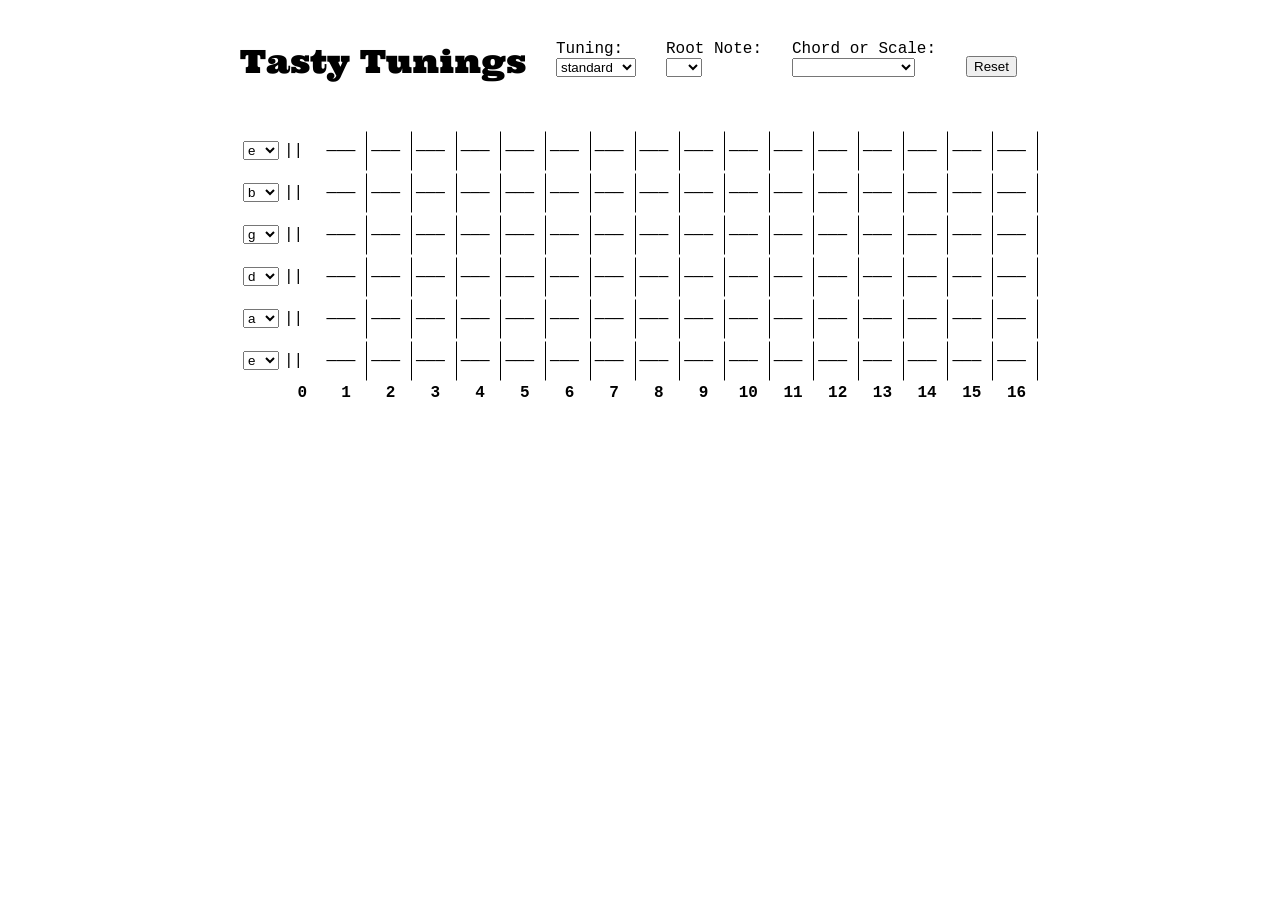
==== index.html @ 74372c4b "Merge branch 'main' of github.com:julianbetts/tastytunings" ====
<html>
    <head>
        <meta charset="utf-8">
        <meta name="viewport" content="width=device-width, initial-scale=1, maximum-scale=1, user-scalable=no, orientation=landscape">
        <script src="script.js" defer></script>
        <link rel="stylesheet" href="style.css">
        <link rel="preconnect" href="https://fonts.googleapis.com">
        <link rel="preconnect" href="https://fonts.gstatic.com" crossorigin>
        <link href="https://fonts.googleapis.com/css2?family=Ultra&display=swap" rel="stylesheet">
        <title>Tasty Tunings</title>
    </head>
    <body>
    <h1>Tasty Tunings</h1>
    <script src="script.js"></script>
        <div id="tuningSelector">
            <form>
                <div class="tuningSelector">
                    <label for="tuning">Tuning:</label>
                    <br>
                </div>
            </form>
        </div>
        <div id="chordSelector">
            <form>
                <div class="rootNoteSelector">
                    <label for="rootNote ">Root Note:</label>
                    <br>
                </div>
                <div class="chordShapeSelector">
                    <label for="chordShape">Chord or Scale:</label>
                    <br>
                </div>
            </form>
        </div>
        <div>        
            <button id="resetButton">Reset</button>
        </div>
        <div id="fretboard"></div>
        <ul id="notesInChord" class="notesInChord">
            <li></li>
        </ul>
    </body>
</html>
<!-- test -->
---- style.css ----
body {
    font-family: 'Courier New', Courier, monospace;
    margin: 0 auto;
    padding: 20px;
    width: 800px;
}

div {
    float: left;
}

h1 {
    float: left;
    font-family: "Ultra", serif;
    font-weight: 400;
    font-style: normal;
}

div.open {
    font-weight: bold;
}

.notesInChord {
    display: none; /* turns key invisible */
    clear: left;
    float: left;
    height: 1em;
    left: 50%;
    list-style-type: none;
    padding-inline-start: 0;
}

.notesInChord li {
    border: 1px solid #fff;
    float: left;
    padding: 5px;
    height: 40px;
    width: 40px;
}

.notesInChord li div, td.inChord div {
    background-color: white;
    border-radius: 15px;
    height: 30px;
    line-height: 28px;
    margin-top: 5px;
    margin-left: 5px;
    text-align: center;
    width: 30px;
}

.tuningSelector, .chordShapeSelector, .rootNoteSelector {
    margin-left: 30px;
    margin-top: 20px;
}

#resetButton {
    margin-left: 30px;
    margin-top: 36px;
}

#fretboard {
    margin-top: 25px;
}

#fretboard td {
    border: 1px solid #fff;
    border-right: 1px solid #000;
    height: 40px;
    width: 40px;
}

#fretboard td:first-of-type {
    border-right: none;
}

#fretboard td div {
    clear: none;
    float: left;
}
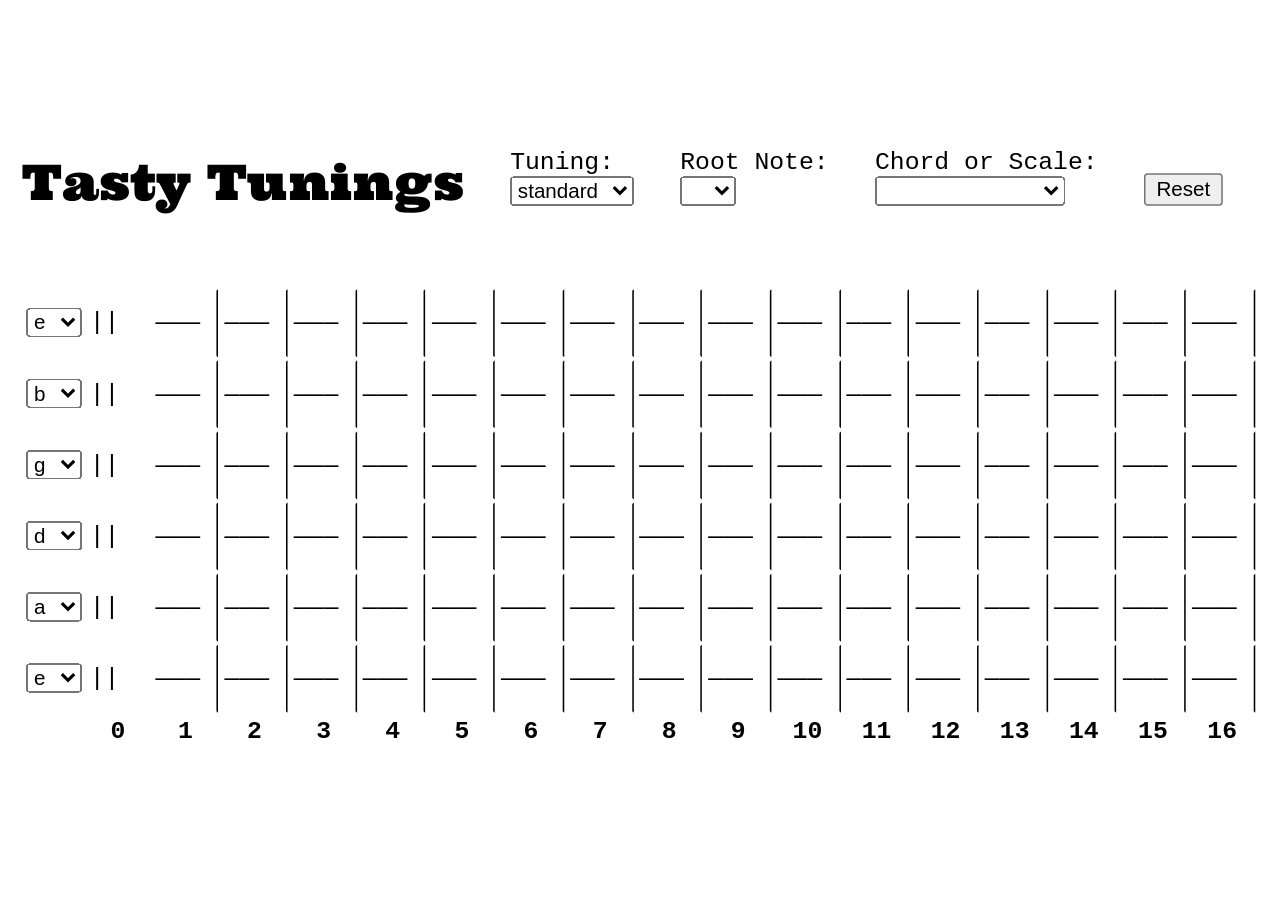
==== commit 24d9f9ea: "Sizing the app to the viewport" ====
--- a/index.html
+++ b/index.html
@@ -1,8 +1,8 @@
+<!DOCTYPE html>
 <html>
     <head>
         <meta charset="utf-8">
-        <meta name="viewport" content="width=device-width, initial-scale=1, maximum-scale=1, user-scalable=no, orientation=landscape">
-        <script src="script.js" defer></script>
+        <meta name="viewport" content="width=device-width, initial-scale=1">
         <link rel="stylesheet" href="style.css">
         <link rel="preconnect" href="https://fonts.googleapis.com">
         <link rel="preconnect" href="https://fonts.gstatic.com" crossorigin>
@@ -10,35 +10,39 @@
         <title>Tasty Tunings</title>
     </head>
     <body>
-    <h1>Tasty Tunings</h1>
-    <script src="script.js"></script>
-        <div id="tuningSelector">
-            <form>
-                <div class="tuningSelector">
-                    <label for="tuning">Tuning:</label>
-                    <br>
+        <div id="contentWrapper">
+            <div id="header">
+                <h1>Tasty Tunings</h1>
+                <div id="tuningSelector">
+                    <form>
+                        <div class="tuningSelector">
+                            <label for="tuning">Tuning:</label>
+                            <br>
+                        </div>
+                    </form>
                 </div>
-            </form>
+                <div id="chordSelector">
+                    <form>
+                        <div class="rootNoteSelector">
+                            <label for="rootNote ">Root Note:</label>
+                            <br>
+                        </div>
+                        <div class="chordShapeSelector">
+                            <label for="chordShape">Chord or Scale:</label>
+                            <br>
+                        </div>
+                    </form>
+                </div>
+                <div>        
+                    <button id="resetButton">Reset</button>
+                </div>
+            </div>
+            <div id="fretboard"></div>
+            <ul id="notesInChord" class="notesInChord">
+                <li></li>
+            </ul>
         </div>
-        <div id="chordSelector">
-            <form>
-                <div class="rootNoteSelector">
-                    <label for="rootNote ">Root Note:</label>
-                    <br>
-                </div>
-                <div class="chordShapeSelector">
-                    <label for="chordShape">Chord or Scale:</label>
-                    <br>
-                </div>
-            </form>
-        </div>
-        <div>        
-            <button id="resetButton">Reset</button>
-        </div>
-        <div id="fretboard"></div>
-        <ul id="notesInChord" class="notesInChord">
-            <li></li>
-        </ul>
+        <script src="script.js"></script>
     </body>
 </html>
 <!-- test -->
--- a/style.css
+++ b/style.css
@@ -1,9 +1,25 @@
 body {
+    display: flex;
+    justify-content: center; /* align horizontal */
+    align-items: center; /* align vertical */
+    height: 100vh; /* full height of the viewport */
+    margin: 0;
+}
+
+#contentWrapper {
     font-family: 'Courier New', Courier, monospace;
-    margin: 0 auto;
-    padding: 20px;
+    height: 430px;
+    margin: 0;
+    padding: 8px;
     width: 800px;
 }
+
+#header {
+    float: none;
+    width: 784px;
+}
+
+/* other styles remain the same */
 
 div {
     float: left;
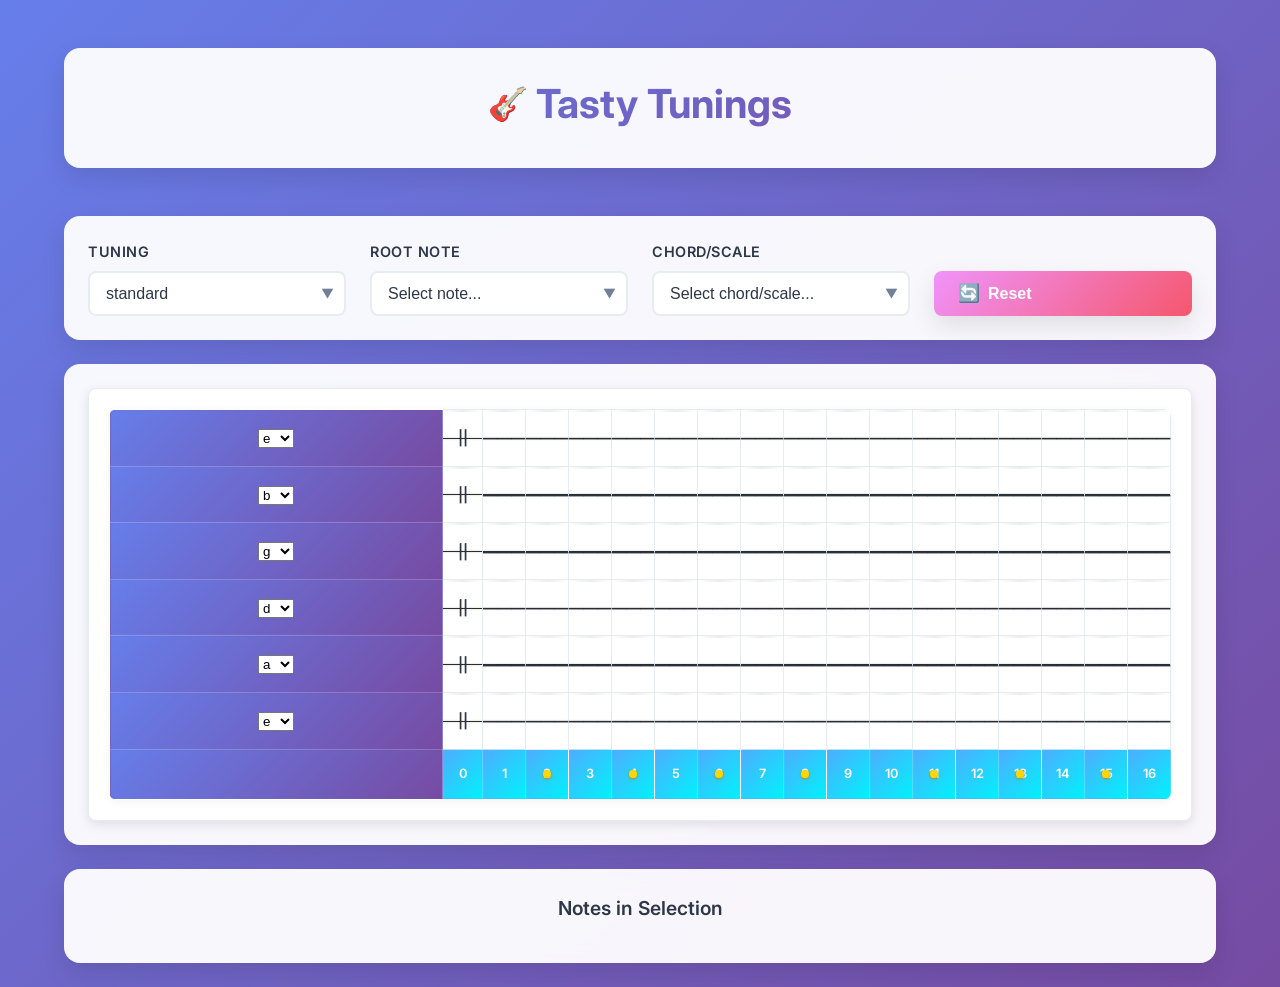
==== commit b5aba2c3: "ui update" ====
--- a/index.html
+++ b/index.html
@@ -1,48 +1,76 @@
 <!DOCTYPE html>
-<html>
-    <head>
-        <meta charset="utf-8">
-        <meta name="viewport" content="width=device-width, initial-scale=1">
-        <link rel="stylesheet" href="style.css">
-        <link rel="preconnect" href="https://fonts.googleapis.com">
-        <link rel="preconnect" href="https://fonts.gstatic.com" crossorigin>
-        <link href="https://fonts.googleapis.com/css2?family=Ultra&display=swap" rel="stylesheet">
-        <title>Tasty Tunings</title>
-    </head>
-    <body>
-        <div id="contentWrapper">
-            <div id="header">
-                <h1>Tasty Tunings</h1>
-                <div id="tuningSelector">
-                    <form>
-                        <div class="tuningSelector">
-                            <label for="tuning">Tuning:</label>
-                            <br>
-                        </div>
-                    </form>
+<html lang="en">
+<head>
+    <meta charset="utf-8">
+    <meta name="viewport" content="width=device-width, initial-scale=1">
+    <link rel="stylesheet" href="style.css">
+    <link rel="preconnect" href="https://fonts.googleapis.com">
+    <link rel="preconnect" href="https://fonts.gstatic.com" crossorigin>
+    <link href="https://fonts.googleapis.com/css2?family=Inter:wght@300;400;500;600;700&display=swap" rel="stylesheet">
+    <title>Tasty Tunings - Guitar Chord & Scale Finder</title>
+</head>
+<body>
+    <div class="app-container">
+        <header class="app-header">
+            <div class="header-content">
+                <h1 class="app-title">
+                    <span class="title-icon">🎸</span>
+                    Tasty Tunings
+                </h1>
+            </div>
+        </header>
+
+        <main class="app-main">
+            <div class="controls-panel">
+                <div class="control-group">
+                    <label class="control-label" for="tuning-select">Tuning</label>
+                    <div class="select-wrapper">
+                        <select id="tuning-select" class="modern-select">
+                            <option value="">Select tuning...</option>
+                        </select>
+                    </div>
                 </div>
-                <div id="chordSelector">
-                    <form>
-                        <div class="rootNoteSelector">
-                            <label for="rootNote ">Root Note:</label>
-                            <br>
-                        </div>
-                        <div class="chordShapeSelector">
-                            <label for="chordShape">Chord or Scale:</label>
-                            <br>
-                        </div>
-                    </form>
+
+                <div class="control-group">
+                    <label class="control-label" for="root-note">Root Note</label>
+                    <div class="select-wrapper">
+                        <select id="root-note" class="modern-select">
+                            <option value="">Select note...</option>
+                        </select>
+                    </div>
                 </div>
-                <div>        
-                    <button id="resetButton">Reset</button>
+
+                <div class="control-group">
+                    <label class="control-label" for="chord-shape">Chord/Scale</label>
+                    <div class="select-wrapper">
+                        <select id="chord-shape" class="modern-select">
+                            <option value="">Select chord/scale...</option>
+                        </select>
+                    </div>
                 </div>
+
+                <button id="reset-button" class="reset-btn">
+                    <span class="btn-icon">🔄</span>
+                    Reset
+                </button>
             </div>
-            <div id="fretboard"></div>
-            <ul id="notesInChord" class="notesInChord">
-                <li></li>
-            </ul>
+
+            <div class="fretboard-container">
+                <div id="fretboard" class="fretboard"></div>
+            </div>
+
+            <div class="notes-display">
+                <h3 class="notes-title">Notes in Selection</h3>
+                <ul id="notesInChord" class="notes-list"></ul>
+            </div>
+        </main>
+
+        <div id="flipIt" class="flip-message">
+            <span>🎸</span>
+            <p>Flip your device to landscape mode for the best experience!</p>
         </div>
-        <script src="script.js"></script>
-    </body>
-</html>
-<!-- test -->+    </div>
+
+    <script src="script.js"></script>
+</body>
+</html>
--- a/style.css
+++ b/style.css
@@ -1,98 +1,528 @@
+/* Modern CSS Reset */
+* {
+    margin: 0;
+    padding: 0;
+    box-sizing: border-box;
+}
+
+/* Custom Properties */
+:root {
+    --primary-gradient: linear-gradient(135deg, #667eea 0%, #764ba2 100%);
+    --secondary-gradient: linear-gradient(135deg, #f093fb 0%, #f5576c 100%);
+    --accent-gradient: linear-gradient(135deg, #4facfe 0%, #00f2fe 100%);
+    --background: linear-gradient(135deg, #667eea 0%, #764ba2 100%);
+    --surface: rgba(255, 255, 255, 0.95);
+    --surface-hover: rgba(255, 255, 255, 0.98);
+    --text-primary: #2d3748;
+    --text-secondary: #4a5568;
+    --text-light: #718096;
+    --border: rgba(226, 232, 240, 0.8);
+    --shadow: 0 10px 25px rgba(0, 0, 0, 0.1);
+    --shadow-hover: 0 20px 40px rgba(0, 0, 0, 0.15);
+    --radius: 16px;
+    --radius-sm: 8px;
+    --spacing: 24px;
+    --spacing-sm: 16px;
+    --spacing-xs: 8px;
+    
+    /* Guitar-specific colors */
+    --fret-metal: #C0C0C0;
+    --fret-shadow: #A0A0A0;
+    --string-color: #2C2C2C;
+    --nut-color: #F5F5DC;
+    --fret-marker: #FFD700;
+    --fret-marker-shadow: #B8860B;
+}
+
+/* Base Styles */
 body {
-    display: flex;
-    justify-content: center; /* align horizontal */
-    align-items: center; /* align vertical */
-    height: 100vh; /* full height of the viewport */
-    margin: 0;
-}
-
-#contentWrapper {
-    font-family: 'Courier New', Courier, monospace;
-    height: 430px;
-    margin: 0;
-    padding: 8px;
-    width: 800px;
-}
-
-#header {
-    float: none;
-    width: 784px;
-}
-
-/* other styles remain the same */
-
-div {
-    float: left;
-}
-
-h1 {
-    float: left;
-    font-family: "Ultra", serif;
+    font-family: 'Inter', -apple-system, BlinkMacSystemFont, 'Segoe UI', Roboto, sans-serif;
+    background: var(--background);
+    min-height: 100vh;
+    color: var(--text-primary);
+    line-height: 1.6;
+    overflow-x: hidden;
+}
+
+/* App Container */
+.app-container {
+    max-width: 1200px;
+    margin: 0 auto;
+    padding: var(--spacing);
+    min-height: 100vh;
+    display: flex;
+    flex-direction: column;
+}
+
+/* Header */
+.app-header {
+    text-align: center;
+    margin-bottom: var(--spacing);
+    padding: var(--spacing) 0;
+}
+
+.header-content {
+    background: var(--surface);
+    padding: var(--spacing);
+    border-radius: var(--radius);
+    box-shadow: var(--shadow);
+    backdrop-filter: blur(10px);
+}
+
+.app-title {
+    font-size: 2.5rem;
+    font-weight: 700;
+    background: var(--primary-gradient);
+    -webkit-background-clip: text;
+    -webkit-text-fill-color: transparent;
+    background-clip: text;
+    margin-bottom: var(--spacing-xs);
+    display: flex;
+    align-items: center;
+    justify-content: center;
+    gap: var(--spacing-xs);
+}
+
+.title-icon {
+    font-size: 2rem;
+    -webkit-text-fill-color: initial;
+}
+
+.app-subtitle {
+    color: var(--text-secondary);
+    font-size: 1.1rem;
     font-weight: 400;
-    font-style: normal;
-}
-
-div.open {
-    font-weight: bold;
-}
-
-.notesInChord {
-    display: none; /* turns key invisible */
-    clear: left;
-    float: left;
-    height: 1em;
+}
+
+/* Main Content */
+.app-main {
+    flex: 1;
+    display: flex;
+    flex-direction: column;
+    gap: var(--spacing);
+}
+
+/* Controls Panel */
+.controls-panel {
+    background: var(--surface);
+    padding: var(--spacing);
+    border-radius: var(--radius);
+    box-shadow: var(--shadow);
+    backdrop-filter: blur(10px);
+    display: grid;
+    grid-template-columns: repeat(auto-fit, minmax(200px, 1fr));
+    gap: var(--spacing);
+    align-items: end;
+}
+
+.control-group {
+    display: flex;
+    flex-direction: column;
+    gap: var(--spacing-xs);
+}
+
+.control-label {
+    font-weight: 600;
+    color: var(--text-primary);
+    font-size: 0.9rem;
+    text-transform: uppercase;
+    letter-spacing: 0.5px;
+}
+
+.select-wrapper {
+    position: relative;
+}
+
+.select-wrapper::after {
+    content: '▼';
+    position: absolute;
+    right: 12px;
+    top: 50%;
+    transform: translateY(-50%);
+    color: var(--text-light);
+    pointer-events: none;
+    font-size: 0.8rem;
+}
+
+.modern-select {
+    width: 100%;
+    padding: 12px 16px;
+    border: 2px solid var(--border);
+    border-radius: var(--radius-sm);
+    background: white;
+    font-size: 1rem;
+    font-weight: 500;
+    color: var(--text-primary);
+    cursor: pointer;
+    appearance: none;
+}
+
+.modern-select:focus {
+    outline: none;
+    border-color: #667eea;
+    box-shadow: 0 0 0 3px rgba(102, 126, 234, 0.1);
+}
+
+.reset-btn {
+    background: var(--secondary-gradient);
+    color: white;
+    border: none;
+    padding: 12px 24px;
+    border-radius: var(--radius-sm);
+    font-weight: 600;
+    font-size: 1rem;
+    cursor: pointer;
+    display: flex;
+    align-items: center;
+    gap: var(--spacing-xs);
+    box-shadow: var(--shadow);
+}
+
+.btn-icon {
+    font-size: 1.1rem;
+}
+
+/* Fretboard Container */
+.fretboard-container {
+    background: var(--surface);
+    padding: var(--spacing);
+    border-radius: var(--radius);
+    box-shadow: var(--shadow);
+    backdrop-filter: blur(10px);
+    overflow-x: auto;
+    position: relative;
+}
+
+.fretboard {
+    min-width: 800px;
+    position: relative;
+}
+
+/* Clean Fretboard Styles */
+#fretboard {
+    position: relative;
+    background: white;
+    border-radius: var(--radius-sm);
+    padding: 20px;
+    box-shadow: 0 4px 12px rgba(0, 0, 0, 0.1);
+    border: 1px solid var(--border);
+}
+
+#fretboard table {
+    width: 100%;
+    border-collapse: collapse;
+    background: white;
+    border-radius: var(--radius-sm);
+    overflow: hidden;
+    box-shadow: 0 2px 8px rgba(0, 0, 0, 0.05);
+}
+
+/* Nut (top of fretboard) */
+#fretboard th:first-child {
+    background: var(--primary-gradient);
+    color: white;
+    padding: 15px 8px;
+    text-align: center;
+    font-weight: 700;
+    font-size: 1rem;
+    min-width: 50px;
+    height: 50px;
+    border: 1px solid rgba(255, 255, 255, 0.2);
+}
+
+/* Fret numbers */
+#fretboard th:not(:first-child) {
+    background: var(--accent-gradient);
+    color: white;
+    padding: 8px 4px;
+    text-align: center;
+    font-weight: 600;
+    font-size: 0.8rem;
+    min-width: 40px;
+    height: 30px;
+    border: 1px solid rgba(255, 255, 255, 0.2);
+}
+
+/* Fret markers (dots) */
+#fretboard th:nth-child(4),
+#fretboard th:nth-child(6),
+#fretboard th:nth-child(8),
+#fretboard th:nth-child(10),
+#fretboard th:nth-child(13),
+#fretboard th:nth-child(15),
+#fretboard th:nth-child(17) {
+    position: relative;
+}
+
+#fretboard th:nth-child(4)::after,
+#fretboard th:nth-child(6)::after,
+#fretboard th:nth-child(8)::after,
+#fretboard th:nth-child(10)::after,
+#fretboard th:nth-child(13)::after,
+#fretboard th:nth-child(15)::after,
+#fretboard th:nth-child(17)::after {
+    content: '';
+    position: absolute;
+    top: 50%;
     left: 50%;
-    list-style-type: none;
-    padding-inline-start: 0;
-}
-
-.notesInChord li {
-    border: 1px solid #fff;
-    float: left;
-    padding: 5px;
-    height: 40px;
+    transform: translate(-50%, -50%);
+    width: 8px;
+    height: 8px;
+    background: var(--fret-marker);
+    border-radius: 50%;
+    box-shadow: 0 1px 3px var(--fret-marker-shadow);
+}
+
+/* Fretboard cells */
+#fretboard td {
+    border: 1px solid var(--border);
+    height: 45px;
     width: 40px;
-}
-
-.notesInChord li div, td.inChord div {
-    background-color: white;
-    border-radius: 15px;
-    height: 30px;
-    line-height: 28px;
-    margin-top: 5px;
-    margin-left: 5px;
     text-align: center;
-    width: 30px;
-}
-
-.tuningSelector, .chordShapeSelector, .rootNoteSelector {
-    margin-left: 30px;
-    margin-top: 20px;
-}
-
-#resetButton {
-    margin-left: 30px;
-    margin-top: 36px;
-}
-
-#fretboard {
-    margin-top: 25px;
-}
-
-#fretboard td {
-    border: 1px solid #fff;
-    border-right: 1px solid #000;
-    height: 40px;
-    width: 40px;
-}
-
-#fretboard td:first-of-type {
-    border-right: none;
-}
-
-#fretboard td div {
-    clear: none;
-    float: left;
+    font-weight: 600;
+    font-size: 0.9rem;
+    position: relative;
+    background: white;
+    color: var(--text-primary);
+}
+
+/* String visualization */
+#fretboard td::before {
+    content: '';
+    position: absolute;
+    top: 50%;
+    left: 0;
+    right: 0;
+    height: 1px;
+    background: var(--string-color);
+    box-shadow: 0 0 2px rgba(0, 0, 0, 0.3);
+    z-index: 1;
+}
+
+/* Hide strings through cells with background colors */
+#fretboard td[style*="background"]::before {
+    display: none;
+}
+
+/* Hide strings through selected notes */
+#fretboard td.inChord::before {
+    display: none;
+}
+
+/* Open string indicators */
+#fretboard td div.open {
+    background: var(--accent-gradient);
+    color: white;
+    border-radius: 50%;
+    width: 20px;
+    height: 20px;
+    display: flex;
+    align-items: center;
+    justify-content: center;
+    margin: 0 auto;
+    font-weight: 700;
+    font-size: 0.7rem;
+    box-shadow: 0 2px 4px rgba(0, 0, 0, 0.2);
+    position: relative;
+    z-index: 3;
+}
+
+/* Fret position indicators */
+#fretboard td:not(:first-child) {
+    position: relative;
+}
+
+#fretboard td:not(:first-child)::after {
+    content: '';
+    position: absolute;
+    top: 0;
+    left: 0;
+    right: 0;
+    height: 2px;
+    background: linear-gradient(90deg, transparent, var(--fret-metal), transparent);
+    opacity: 0.3;
+}
+
+/* Selected notes styling */
+#fretboard td.inChord {
+    border: 2px solid #FFD700;
+    box-shadow: 0 0 12px rgba(255, 215, 0, 0.4);
+    background: linear-gradient(135deg, rgba(255, 215, 0, 0.1) 0%, rgba(255, 165, 0, 0.1) 100%);
+    z-index: 4;
+}
+
+#fretboard td.inChord div {
+    background: linear-gradient(135deg, #FFD700 0%, #FFA500 100%);
+    color: var(--text-primary);
+    border-radius: 50%;
+    width: 28px;
+    height: 28px;
+    display: flex;
+    align-items: center;
+    justify-content: center;
+    margin: 0 auto;
+    font-weight: 700;
+    font-size: 0.8rem;
+    box-shadow: 0 3px 6px rgba(0, 0, 0, 0.3);
+    position: relative;
+    z-index: 5;
+}
+
+/* Notes Display */
+.notes-display {
+    background: var(--surface);
+    padding: var(--spacing);
+    border-radius: var(--radius);
+    box-shadow: var(--shadow);
+    backdrop-filter: blur(10px);
+}
+
+.notes-title {
+    font-size: 1.2rem;
+    font-weight: 600;
+    color: var(--text-primary);
+    margin-bottom: var(--spacing-sm);
+    text-align: center;
+}
+
+.notes-list {
+    display: flex;
+    flex-wrap: wrap;
+    gap: var(--spacing-xs);
+    justify-content: center;
+    list-style: none;
+}
+
+.notes-list li {
+    background: var(--accent-gradient);
+    color: white;
+    padding: 8px 16px;
+    border-radius: 20px;
+    font-weight: 600;
+    font-size: 0.9rem;
+    box-shadow: 0 4px 8px rgba(0, 0, 0, 0.1);
+}
+
+.notes-list li div {
+    background: white;
+    color: var(--text-primary);
+    border-radius: 50%;
+    width: 24px;
+    height: 24px;
+    display: flex;
+    align-items: center;
+    justify-content: center;
+    font-weight: 700;
+    font-size: 0.8rem;
+    margin: 0 auto;
+}
+
+/* Flip Message */
+.flip-message {
+    display: none;
+    position: fixed;
+    top: 50%;
+    left: 50%;
+    transform: translate(-50%, -50%);
+    background: var(--surface);
+    padding: var(--spacing);
+    border-radius: var(--radius);
+    box-shadow: var(--shadow);
+    text-align: center;
+    z-index: 1000;
+    backdrop-filter: blur(10px);
+}
+
+.flip-message span {
+    font-size: 3rem;
+    display: block;
+    margin-bottom: var(--spacing-sm);
+}
+
+.flip-message p {
+    font-size: 1.1rem;
+    font-weight: 500;
+    color: var(--text-primary);
+}
+
+/* Responsive Design */
+@media screen and (max-width: 768px) {
+    .app-container {
+        padding: var(--spacing-sm);
+    }
+    
+    .app-title {
+        font-size: 2rem;
+    }
+    
+    .controls-panel {
+        grid-template-columns: 1fr;
+        gap: var(--spacing-sm);
+    }
+    
+    .fretboard-container {
+        padding: var(--spacing-sm);
+    }
+    
+    #fretboard table {
+        min-width: 600px;
+    }
+}
+
+@media screen and (max-width: 600px) and (orientation: portrait) {
+    .flip-message {
+        display: block;
+    }
+    
+    .app-main {
+        display: none;
+    }
+}
+
+/* Animations */
+@keyframes fadeIn {
+    from {
+        opacity: 0;
+        transform: translateY(20px);
+    }
+    to {
+        opacity: 1;
+        transform: translateY(0);
+    }
+}
+
+.app-header,
+.controls-panel,
+.fretboard-container,
+.notes-display {
+    animation: fadeIn 0.6s ease-out;
+}
+
+/* Focus States */
+.modern-select:focus,
+.reset-btn:focus {
+    outline: none;
+    box-shadow: 0 0 0 3px rgba(102, 126, 234, 0.2);
+}
+
+/* Custom Scrollbar */
+::-webkit-scrollbar {
+    width: 8px;
+    height: 8px;
+}
+
+::-webkit-scrollbar-track {
+    background: rgba(255, 255, 255, 0.1);
+    border-radius: 4px;
+}
+
+::-webkit-scrollbar-thumb {
+    background: var(--primary-gradient);
+    border-radius: 4px;
+}
+
+::-webkit-scrollbar-thumb:hover {
+    background: var(--secondary-gradient);
 }
 
 
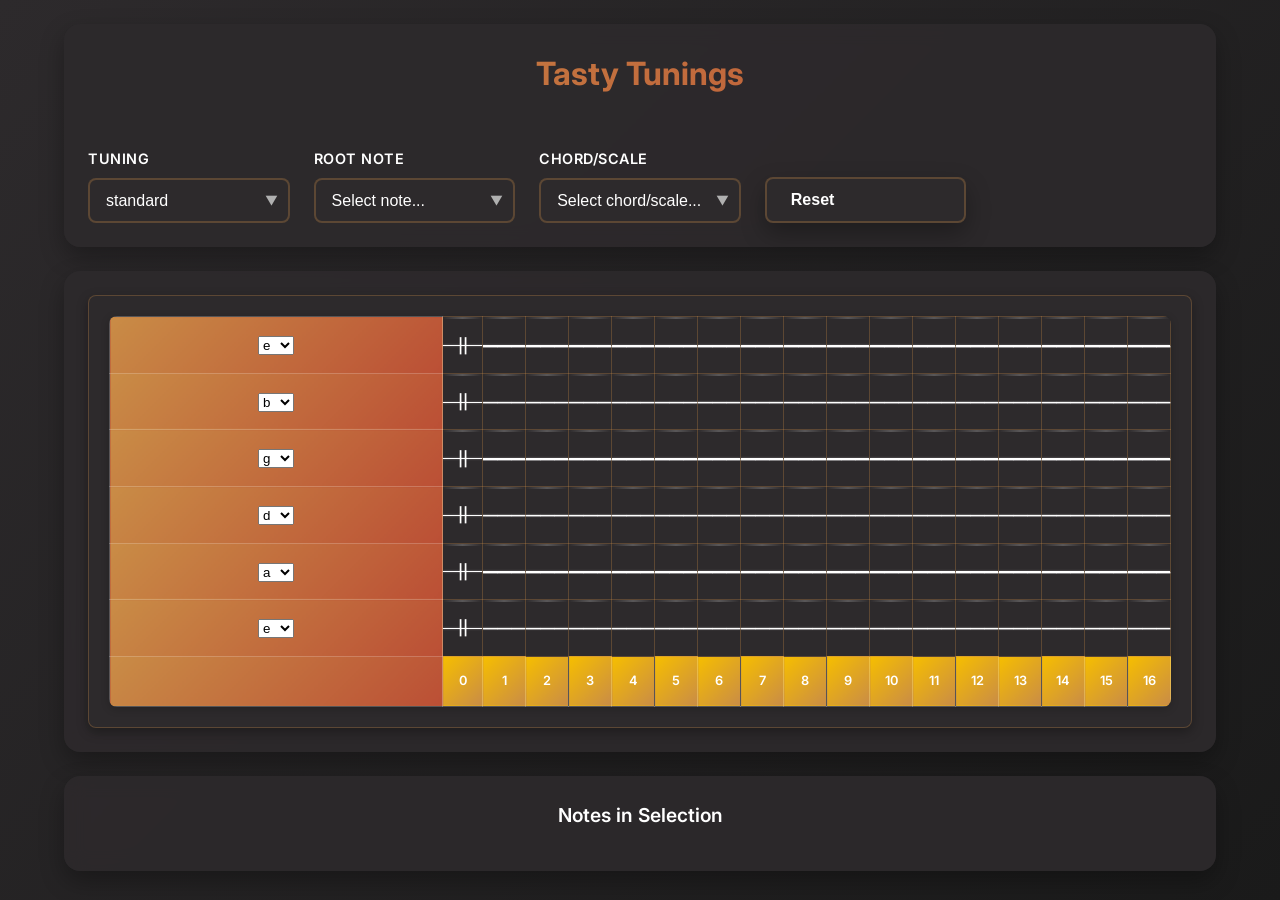
==== commit 74c9e99e: "creaed pantone theme" ====
--- a/index.html
+++ b/index.html
@@ -11,17 +11,10 @@
 </head>
 <body>
     <div class="app-container">
-        <header class="app-header">
-            <div class="header-content">
-                <h1 class="app-title">
-                    <span class="title-icon">🎸</span>
-                    Tasty Tunings
-                </h1>
-            </div>
-        </header>
-
         <main class="app-main">
             <div class="controls-panel">
+                <h1 class="app-title">Tasty Tunings</h1>
+
                 <div class="control-group">
                     <label class="control-label" for="tuning-select">Tuning</label>
                     <div class="select-wrapper">
@@ -50,7 +43,6 @@
                 </div>
 
                 <button id="reset-button" class="reset-btn">
-                    <span class="btn-icon">🔄</span>
                     Reset
                 </button>
             </div>
--- a/style.css
+++ b/style.css
@@ -7,18 +7,18 @@
 
 /* Custom Properties */
 :root {
-    --primary-gradient: linear-gradient(135deg, #667eea 0%, #764ba2 100%);
-    --secondary-gradient: linear-gradient(135deg, #f093fb 0%, #f5576c 100%);
-    --accent-gradient: linear-gradient(135deg, #4facfe 0%, #00f2fe 100%);
-    --background: linear-gradient(135deg, #667eea 0%, #764ba2 100%);
-    --surface: rgba(255, 255, 255, 0.95);
-    --surface-hover: rgba(255, 255, 255, 0.98);
-    --text-primary: #2d3748;
-    --text-secondary: #4a5568;
-    --text-light: #718096;
-    --border: rgba(226, 232, 240, 0.8);
-    --shadow: 0 10px 25px rgba(0, 0, 0, 0.1);
-    --shadow-hover: 0 20px 40px rgba(0, 0, 0, 0.15);
+    --primary-gradient: linear-gradient(135deg, #C98C46 0%, #BB4F35 100%);
+    --secondary-gradient: linear-gradient(135deg, #BB4F35 0%, #2D2A2C 100%);
+    --accent-gradient: linear-gradient(135deg, #F6BE00 0%, #C98C46 100%);
+    --background: linear-gradient(135deg, #2D2A2C 0%, #1a1a1a 100%);
+    --surface: rgba(45, 42, 44, 0.95);
+    --surface-hover: rgba(45, 42, 44, 0.98);
+    --text-primary: #ffffff;
+    --text-secondary: #e0e0e0;
+    --text-light: #b0b0b0;
+    --border: rgba(201, 140, 70, 0.3);
+    --shadow: 0 10px 25px rgba(0, 0, 0, 0.3);
+    --shadow-hover: 0 20px 40px rgba(0, 0, 0, 0.4);
     --radius: 16px;
     --radius-sm: 8px;
     --spacing: 24px;
@@ -28,10 +28,10 @@
     /* Guitar-specific colors */
     --fret-metal: #C0C0C0;
     --fret-shadow: #A0A0A0;
-    --string-color: #2C2C2C;
+    --string-color: #ffffff;
     --nut-color: #F5F5DC;
-    --fret-marker: #FFD700;
-    --fret-marker-shadow: #B8860B;
+    --fret-marker: #F6BE00;
+    --fret-marker-shadow: #C98C46;
 }
 
 /* Base Styles */
@@ -70,17 +70,15 @@
 }
 
 .app-title {
-    font-size: 2.5rem;
+    font-size: 2rem;
     font-weight: 700;
     background: var(--primary-gradient);
     -webkit-background-clip: text;
     -webkit-text-fill-color: transparent;
     background-clip: text;
-    margin-bottom: var(--spacing-xs);
-    display: flex;
-    align-items: center;
-    justify-content: center;
-    gap: var(--spacing-xs);
+    margin-bottom: var(--spacing);
+    text-align: center;
+    grid-column: 1 / -1;
 }
 
 .title-icon {
@@ -149,7 +147,7 @@
     padding: 12px 16px;
     border: 2px solid var(--border);
     border-radius: var(--radius-sm);
-    background: white;
+    background: #2D2A2C;
     font-size: 1rem;
     font-weight: 500;
     color: var(--text-primary);
@@ -159,14 +157,14 @@
 
 .modern-select:focus {
     outline: none;
-    border-color: #667eea;
-    box-shadow: 0 0 0 3px rgba(102, 126, 234, 0.1);
+    border-color: #C98C46;
+    box-shadow: 0 0 0 3px rgba(201, 140, 70, 0.2);
 }
 
 .reset-btn {
-    background: var(--secondary-gradient);
-    color: white;
-    border: none;
+    background: #2D2A2C;
+    color: var(--text-primary);
+    border: 2px solid var(--border);
     padding: 12px 24px;
     border-radius: var(--radius-sm);
     font-weight: 600;
@@ -176,6 +174,12 @@
     align-items: center;
     gap: var(--spacing-xs);
     box-shadow: var(--shadow);
+}
+
+.reset-btn:focus {
+    outline: none;
+    border-color: #C98C46;
+    box-shadow: 0 0 0 3px rgba(201, 140, 70, 0.2);
 }
 
 .btn-icon {
@@ -201,20 +205,20 @@
 /* Clean Fretboard Styles */
 #fretboard {
     position: relative;
-    background: white;
+    background: #2D2A2C;
     border-radius: var(--radius-sm);
     padding: 20px;
-    box-shadow: 0 4px 12px rgba(0, 0, 0, 0.1);
+    box-shadow: 0 4px 12px rgba(0, 0, 0, 0.3);
     border: 1px solid var(--border);
 }
 
 #fretboard table {
     width: 100%;
     border-collapse: collapse;
-    background: white;
+    background: #2D2A2C;
     border-radius: var(--radius-sm);
     overflow: hidden;
-    box-shadow: 0 2px 8px rgba(0, 0, 0, 0.05);
+    box-shadow: 0 2px 8px rgba(0, 0, 0, 0.2);
 }
 
 /* Nut (top of fretboard) */
@@ -261,16 +265,7 @@
 #fretboard th:nth-child(13)::after,
 #fretboard th:nth-child(15)::after,
 #fretboard th:nth-child(17)::after {
-    content: '';
-    position: absolute;
-    top: 50%;
-    left: 50%;
-    transform: translate(-50%, -50%);
-    width: 8px;
-    height: 8px;
-    background: var(--fret-marker);
-    border-radius: 50%;
-    box-shadow: 0 1px 3px var(--fret-marker-shadow);
+    display: none;
 }
 
 /* Fretboard cells */
@@ -282,7 +277,7 @@
     font-weight: 600;
     font-size: 0.9rem;
     position: relative;
-    background: white;
+    background: #2D2A2C;
     color: var(--text-primary);
 }
 
@@ -295,7 +290,7 @@
     right: 0;
     height: 1px;
     background: var(--string-color);
-    box-shadow: 0 0 2px rgba(0, 0, 0, 0.3);
+    box-shadow: 0 0 2px rgba(255, 255, 255, 0.5);
     z-index: 1;
 }
 
@@ -312,7 +307,7 @@
 /* Open string indicators */
 #fretboard td div.open {
     background: var(--accent-gradient);
-    color: white;
+    color: var(--text-primary);
     border-radius: 50%;
     width: 20px;
     height: 20px;
@@ -322,7 +317,7 @@
     margin: 0 auto;
     font-weight: 700;
     font-size: 0.7rem;
-    box-shadow: 0 2px 4px rgba(0, 0, 0, 0.2);
+    box-shadow: 0 2px 4px rgba(0, 0, 0, 0.4);
     position: relative;
     z-index: 3;
 }
@@ -345,14 +340,14 @@
 
 /* Selected notes styling */
 #fretboard td.inChord {
-    border: 2px solid #FFD700;
-    box-shadow: 0 0 12px rgba(255, 215, 0, 0.4);
-    background: linear-gradient(135deg, rgba(255, 215, 0, 0.1) 0%, rgba(255, 165, 0, 0.1) 100%);
+    border: 2px solid #F6BE00;
+    box-shadow: 0 0 12px rgba(246, 190, 0, 0.4);
+    background: linear-gradient(135deg, rgba(246, 190, 0, 0.1) 0%, rgba(201, 140, 70, 0.1) 100%);
     z-index: 4;
 }
 
 #fretboard td.inChord div {
-    background: linear-gradient(135deg, #FFD700 0%, #FFA500 100%);
+    background: linear-gradient(135deg, #F6BE00 0%, #C98C46 100%);
     color: var(--text-primary);
     border-radius: 50%;
     width: 28px;
@@ -363,7 +358,7 @@
     margin: 0 auto;
     font-weight: 700;
     font-size: 0.8rem;
-    box-shadow: 0 3px 6px rgba(0, 0, 0, 0.3);
+    box-shadow: 0 3px 6px rgba(0, 0, 0, 0.4);
     position: relative;
     z-index: 5;
 }
@@ -394,17 +389,16 @@
 }
 
 .notes-list li {
-    background: var(--accent-gradient);
-    color: white;
+    color: var(--text-primary);
     padding: 8px 16px;
     border-radius: 20px;
     font-weight: 600;
     font-size: 0.9rem;
-    box-shadow: 0 4px 8px rgba(0, 0, 0, 0.1);
+    box-shadow: 0 4px 8px rgba(0, 0, 0, 0.4);
 }
 
 .notes-list li div {
-    background: white;
+    background: #2D2A2C;
     color: var(--text-primary);
     border-radius: 50%;
     width: 24px;
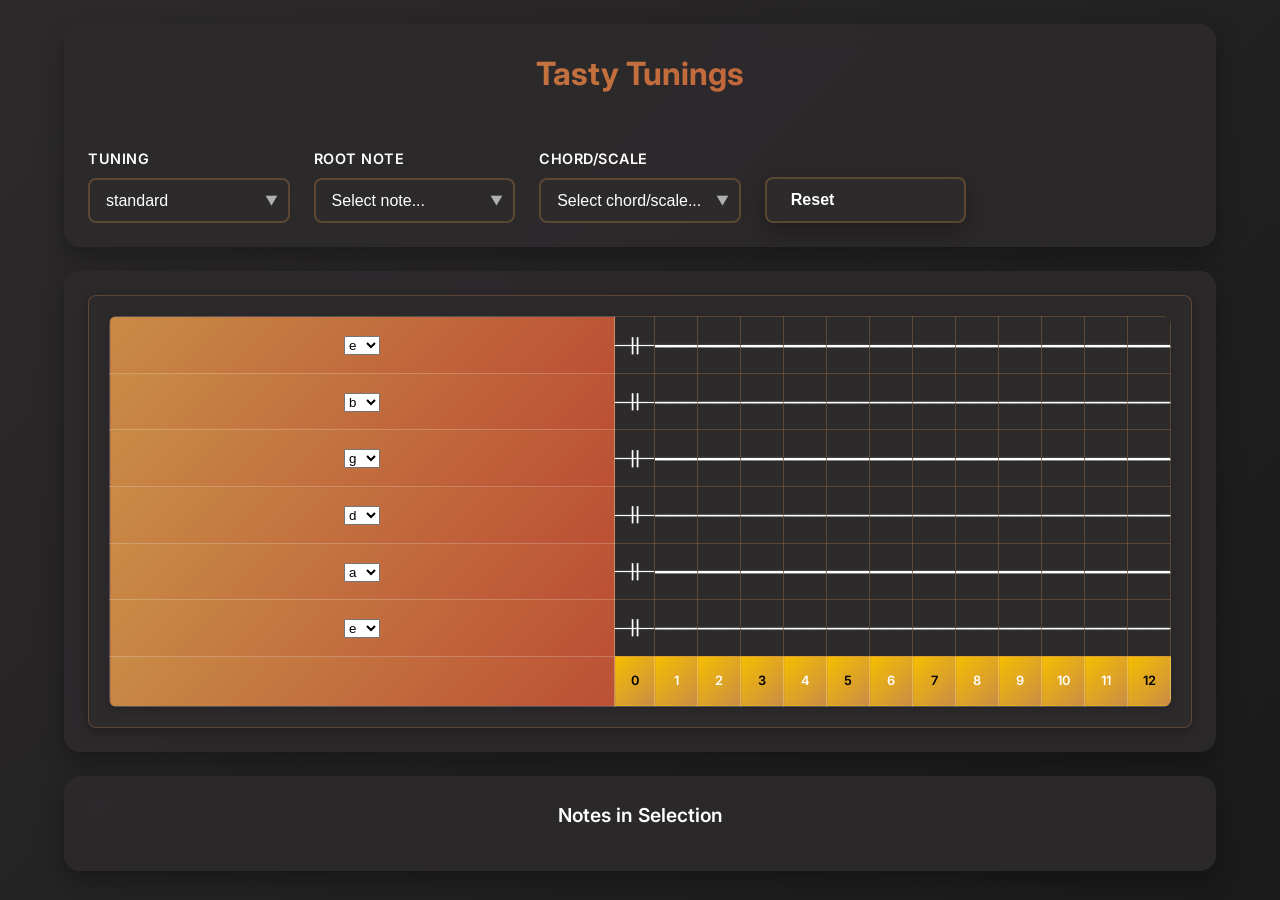
==== commit 5b23afec: "working on fretmarkers" ====
--- a/index.html
+++ b/index.html
@@ -58,8 +58,7 @@
         </main>
 
         <div id="flipIt" class="flip-message">
-            <span>🎸</span>
-            <p>Flip your device to landscape mode for the best experience!</p>
+            <p>Flip your shit sideways!!!!!</p>
         </div>
     </div>
 
--- a/style.css
+++ b/style.css
@@ -247,25 +247,13 @@
     border: 1px solid rgba(255, 255, 255, 0.2);
 }
 
-/* Fret markers (dots) */
-#fretboard th:nth-child(4),
-#fretboard th:nth-child(6),
-#fretboard th:nth-child(8),
-#fretboard th:nth-child(10),
-#fretboard th:nth-child(13),
-#fretboard th:nth-child(15),
-#fretboard th:nth-child(17) {
-    position: relative;
-}
-
-#fretboard th:nth-child(4)::after,
-#fretboard th:nth-child(6)::after,
-#fretboard th:nth-child(8)::after,
-#fretboard th:nth-child(10)::after,
-#fretboard th:nth-child(13)::after,
-#fretboard th:nth-child(15)::after,
-#fretboard th:nth-child(17)::after {
-    display: none;
+/* Black text for specific fret markers */
+#fretboard th:nth-child(2),
+#fretboard th:nth-child(5),
+#fretboard th:nth-child(7),
+#fretboard th:nth-child(9),
+#fretboard th:nth-child(14) {
+    color: #000000;
 }
 
 /* Fretboard cells */
@@ -328,14 +316,7 @@
 }
 
 #fretboard td:not(:first-child)::after {
-    content: '';
-    position: absolute;
-    top: 0;
-    left: 0;
-    right: 0;
-    height: 2px;
-    background: linear-gradient(90deg, transparent, var(--fret-metal), transparent);
-    opacity: 0.3;
+    display: none;
 }
 
 /* Selected notes styling */
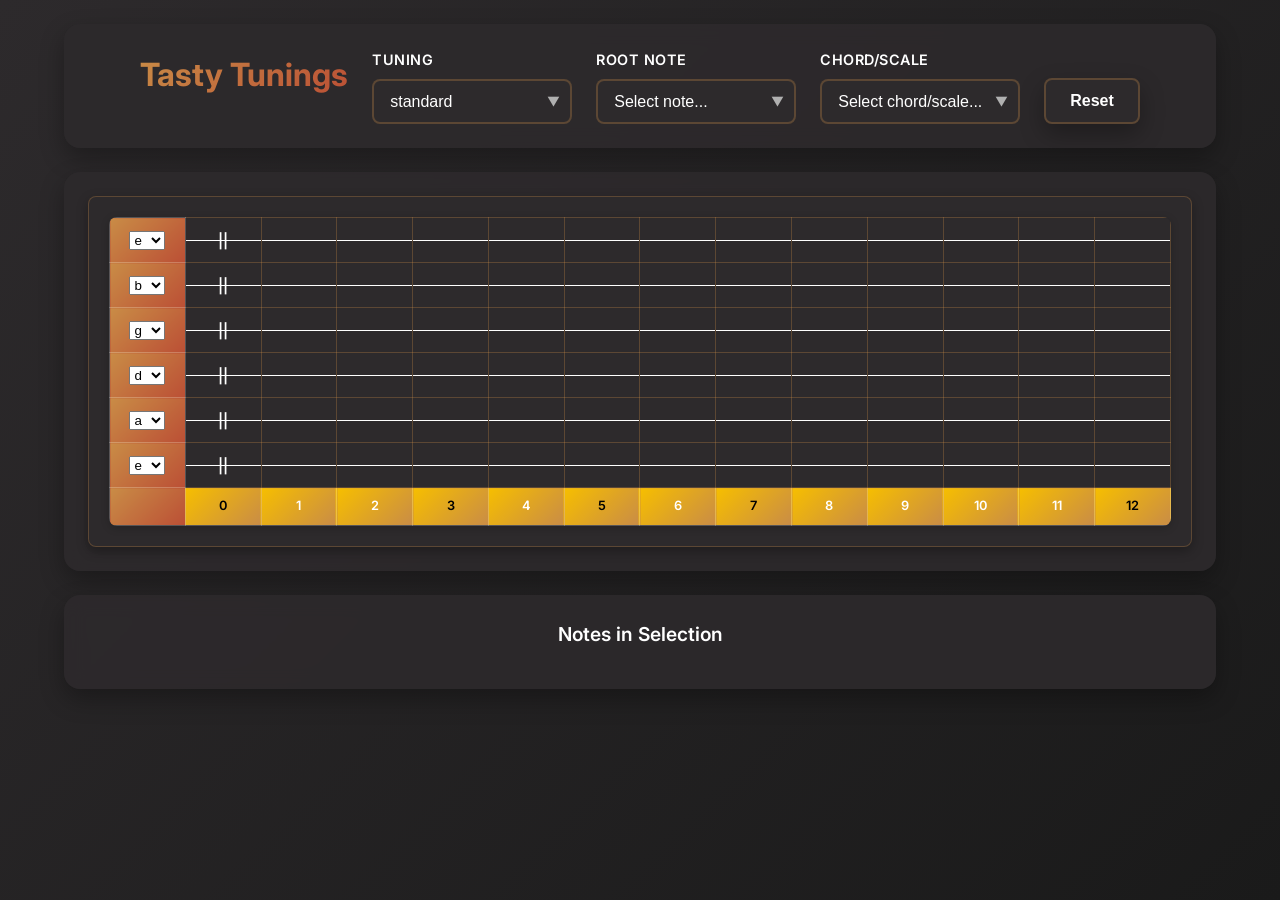
==== commit e2ba3aaf: "fixed string view error" ====
--- a/index.html
+++ b/index.html
@@ -58,7 +58,7 @@
         </main>
 
         <div id="flipIt" class="flip-message">
-            <p>Flip your shit sideways!!!!!</p>
+            <p>Flip your shit sideway</p>
         </div>
     </div>
 
--- a/style.css
+++ b/style.css
@@ -107,16 +107,19 @@
     border-radius: var(--radius);
     box-shadow: var(--shadow);
     backdrop-filter: blur(10px);
-    display: grid;
-    grid-template-columns: repeat(auto-fit, minmax(200px, 1fr));
+    display: flex;
+    flex-wrap: wrap;
     gap: var(--spacing);
     align-items: end;
+    justify-content: center;
 }
 
 .control-group {
     display: flex;
     flex-direction: column;
     gap: var(--spacing-xs);
+    min-width: 200px;
+    flex: 0 0 auto;
 }
 
 .control-label {
@@ -225,12 +228,13 @@
 #fretboard th:first-child {
     background: var(--primary-gradient);
     color: white;
-    padding: 15px 8px;
+    padding: 4px 2px;
     text-align: center;
     font-weight: 700;
-    font-size: 1rem;
-    min-width: 50px;
-    height: 50px;
+    font-size: 0.6rem;
+    width: 40px;
+    max-width: 40px;
+    height: 30px;
     border: 1px solid rgba(255, 255, 255, 0.2);
 }
 
@@ -278,7 +282,6 @@
     right: 0;
     height: 1px;
     background: var(--string-color);
-    box-shadow: 0 0 2px rgba(255, 255, 255, 0.5);
     z-index: 1;
 }
 
@@ -421,26 +424,124 @@
 }
 
 /* Responsive Design */
-@media screen and (max-width: 768px) {
+@media screen and (max-width: 600px) {
     .app-container {
         padding: var(--spacing-sm);
     }
     
     .app-title {
-        font-size: 2rem;
+        font-size: 1.5rem;
+        margin-bottom: var(--spacing-sm);
     }
     
     .controls-panel {
         grid-template-columns: 1fr;
         gap: var(--spacing-sm);
+        padding: var(--spacing-sm);
+    }
+    
+    .control-group {
+        margin-bottom: var(--spacing-xs);
+    }
+    
+    .modern-select {
+        font-size: 1rem;
+        padding: 14px 16px;
+    }
+    
+    .reset-btn {
+        width: 100%;
+        justify-content: center;
+        padding: 14px 24px;
     }
     
     .fretboard-container {
         padding: var(--spacing-sm);
+        overflow-x: auto;
+    }
+    
+    #fretboard {
+        min-width: 600px;
+        padding: 15px;
     }
     
     #fretboard table {
         min-width: 600px;
+    }
+    
+    #fretboard th:not(:first-child) {
+        min-width: 35px;
+        font-size: 0.7rem;
+        padding: 6px 2px;
+    }
+    
+    #fretboard td {
+        height: 40px;
+        width: 35px;
+        font-size: 0.8rem;
+    }
+    
+    .notes-display {
+        padding: var(--spacing-sm);
+    }
+    
+    .notes-title {
+        font-size: 1rem;
+    }
+    
+    .notes-list {
+        gap: var(--spacing-xs);
+    }
+    
+    .notes-list li {
+        padding: 6px 12px;
+        font-size: 0.8rem;
+    }
+}
+
+@media screen and (max-width: 480px) {
+    .app-container {
+        padding: 8px;
+    }
+    
+    .app-title {
+        font-size: 1.3rem;
+    }
+    
+    .controls-panel {
+        padding: 12px;
+        gap: 12px;
+    }
+    
+    .modern-select {
+        font-size: 0.9rem;
+        padding: 12px 14px;
+    }
+    
+    #fretboard {
+        min-width: 500px;
+        padding: 10px;
+    }
+    
+    #fretboard table {
+        min-width: 500px;
+    }
+    
+    #fretboard th:not(:first-child) {
+        min-width: 30px;
+        font-size: 0.6rem;
+        padding: 4px 1px;
+    }
+    
+    #fretboard td {
+        height: 35px;
+        width: 30px;
+        font-size: 0.7rem;
+    }
+    
+    .notes-list li {
+        padding: 4px 8px;
+        font-size: 0.7rem;
     }
 }
 
